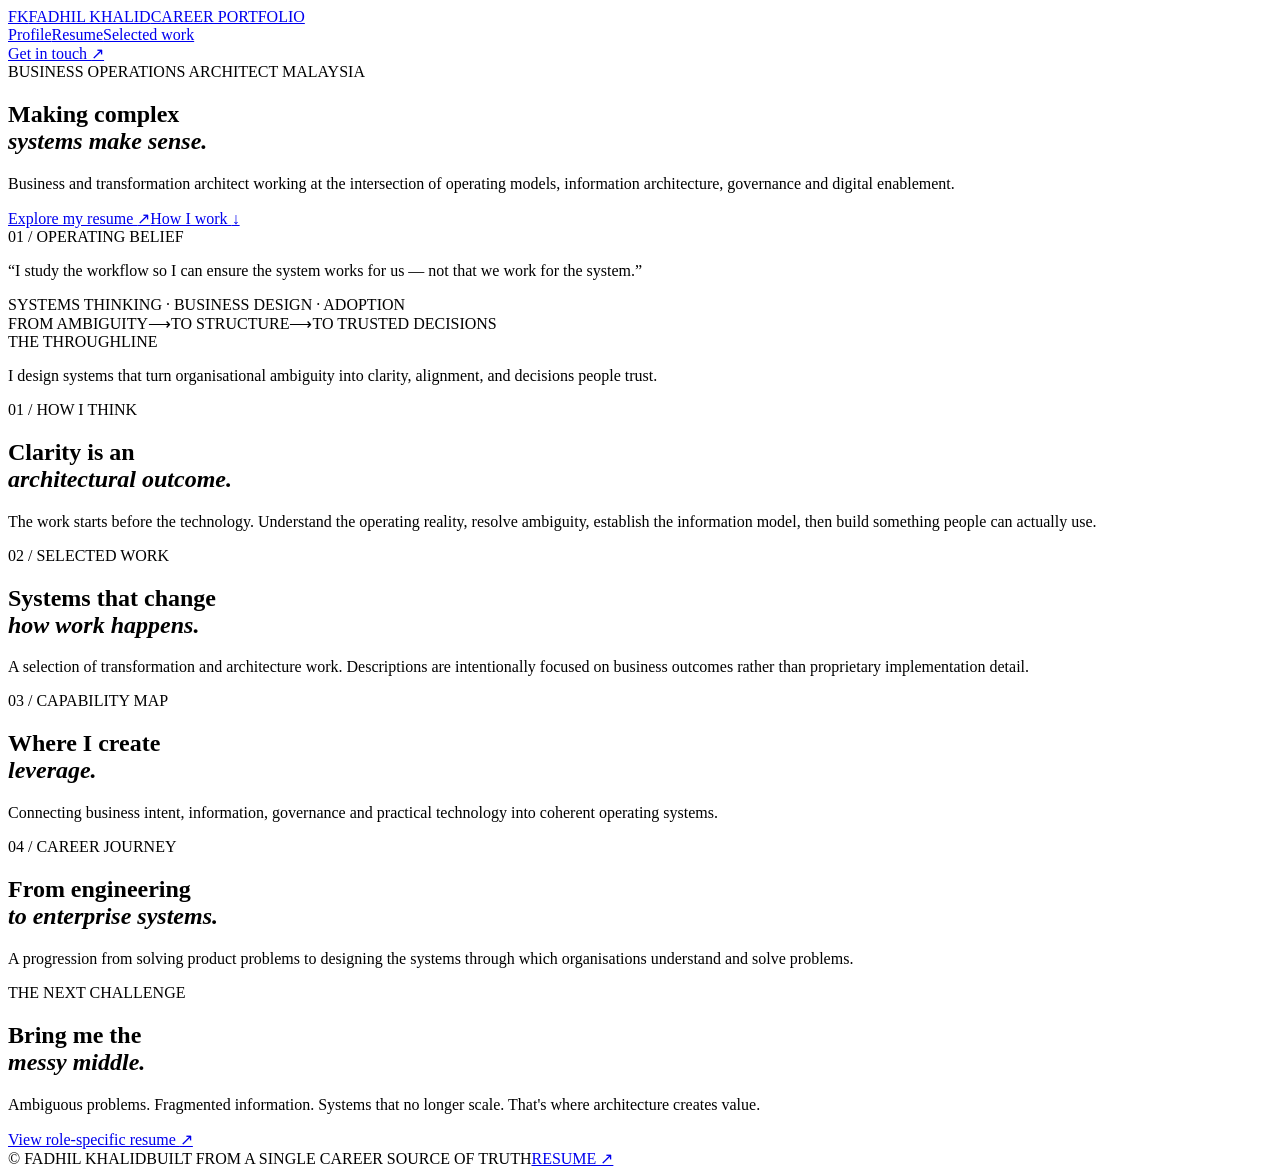
==== index.html @ 50c52dbd "Build Career Portfolio v1: index.html" ====
<!doctype html>
<html lang="en">
<head>
<meta charset="utf-8"><meta name="viewport" content="width=device-width,initial-scale=1">
<meta name="description" content="Fadhil Khalid — Business Operations Architect designing systems that turn organisational ambiguity into clarity, alignment and decisions people trust.">
<meta name="theme-color" content="#101b19">
<title>Fadhil Khalid — Systems for Clarity</title>
<link rel="preconnect" href="https://fonts.googleapis.com"><link rel="preconnect" href="https://fonts.gstatic.com" crossorigin>
<link href="https://fonts.googleapis.com/css2?family=DM+Mono:wght@400;500&family=DM+Sans:wght@400;500;600;700&family=Manrope:wght@400;500;600;700;800&display=swap" rel="stylesheet">
<link rel="stylesheet" href="assets/css/site.css">
<script defer src="assets/js/app.js"></script>
</head>
<body data-page="profile">
<header class="topbar"><a class="wordmark" href="index.html"><span class="mark">FK</span><span>FADHIL KHALID<span class="wordmark-sub">CAREER PORTFOLIO</span></span></a><nav><a class="active" href="index.html">Profile</a><a href="resume.html">Resume</a><a href="#work">Selected work</a></nav><a class="top-cta" href="mailto:">Get in touch <span>↗</span></a></header>
<main>
<section class="hero wrap">
<div class="eyebrow"><span class="pulse"></span> BUSINESS OPERATIONS ARCHITECT <span class="eyebrow-line"></span> MALAYSIA</div>
<div class="hero-grid"><div><h1>Making complex<br><em>systems make sense.</em></h1><p class="hero-lede" id="hero-summary">Business and transformation architect working at the intersection of operating models, information architecture, governance and digital enablement.</p><div class="hero-actions"><a class="button button-dark" href="resume.html">Explore my resume <span>↗</span></a><a class="text-link" href="#approach">How I work <span>↓</span></a></div></div>
<aside class="hero-note"><span class="note-index">01 / OPERATING BELIEF</span><p>“I study the workflow so I can ensure the system works for us — not that we work for the system.”</p><div class="note-rule"></div><span class="note-caption">SYSTEMS THINKING · BUSINESS DESIGN · ADOPTION</span></aside></div>
<div class="hero-foot"><span>FROM AMBIGUITY</span><span class="arrow-rule">⟶</span><span>TO STRUCTURE</span><span class="arrow-rule">⟶</span><span>TO TRUSTED DECISIONS</span></div>
</section>
<section class="intro-band"><div class="wrap intro-grid"><div class="section-kicker">THE THROUGHLINE</div><p id="master-statement">I design systems that turn organisational ambiguity into clarity, alignment, and decisions people trust.</p></div></section>
<section class="wrap section" id="approach"><div class="section-heading"><div><div class="section-kicker">01 / HOW I THINK</div><h2>Clarity is an<br><em>architectural outcome.</em></h2></div><p class="section-intro">The work starts before the technology. Understand the operating reality, resolve ambiguity, establish the information model, then build something people can actually use.</p></div>
<div class="principles" id="principles"></div></section>
<section class="work-section" id="work"><div class="wrap section"><div class="section-heading"><div><div class="section-kicker">02 / SELECTED WORK</div><h2>Systems that change<br><em>how work happens.</em></h2></div><p class="section-intro">A selection of transformation and architecture work. Descriptions are intentionally focused on business outcomes rather than proprietary implementation detail.</p></div><div class="work-grid" id="work-grid"></div></div></section>
<section class="wrap section"><div class="section-heading"><div><div class="section-kicker">03 / CAPABILITY MAP</div><h2>Where I create<br><em>leverage.</em></h2></div><p class="section-intro">Connecting business intent, information, governance and practical technology into coherent operating systems.</p></div><div class="capability-grid" id="capabilities"></div></section>
<section class="timeline-section"><div class="wrap section"><div class="section-heading"><div><div class="section-kicker">04 / CAREER JOURNEY</div><h2>From engineering<br><em>to enterprise systems.</em></h2></div><p class="section-intro">A progression from solving product problems to designing the systems through which organisations understand and solve problems.</p></div><div class="timeline" id="timeline"></div></div></section>
<section class="closing"><div class="wrap closing-inner"><div class="section-kicker">THE NEXT CHALLENGE</div><h2>Bring me the<br><em>messy middle.</em></h2><p>Ambiguous problems. Fragmented information. Systems that no longer scale. That's where architecture creates value.</p><a class="button button-light" href="resume.html">View role-specific resume <span>↗</span></a></div></section>
</main>
<footer class="footer wrap"><span>© <span id="year"></span> FADHIL KHALID</span><span>BUILT FROM A SINGLE CAREER SOURCE OF TRUTH</span><a href="resume.html">RESUME ↗</a></footer>
</body></html>
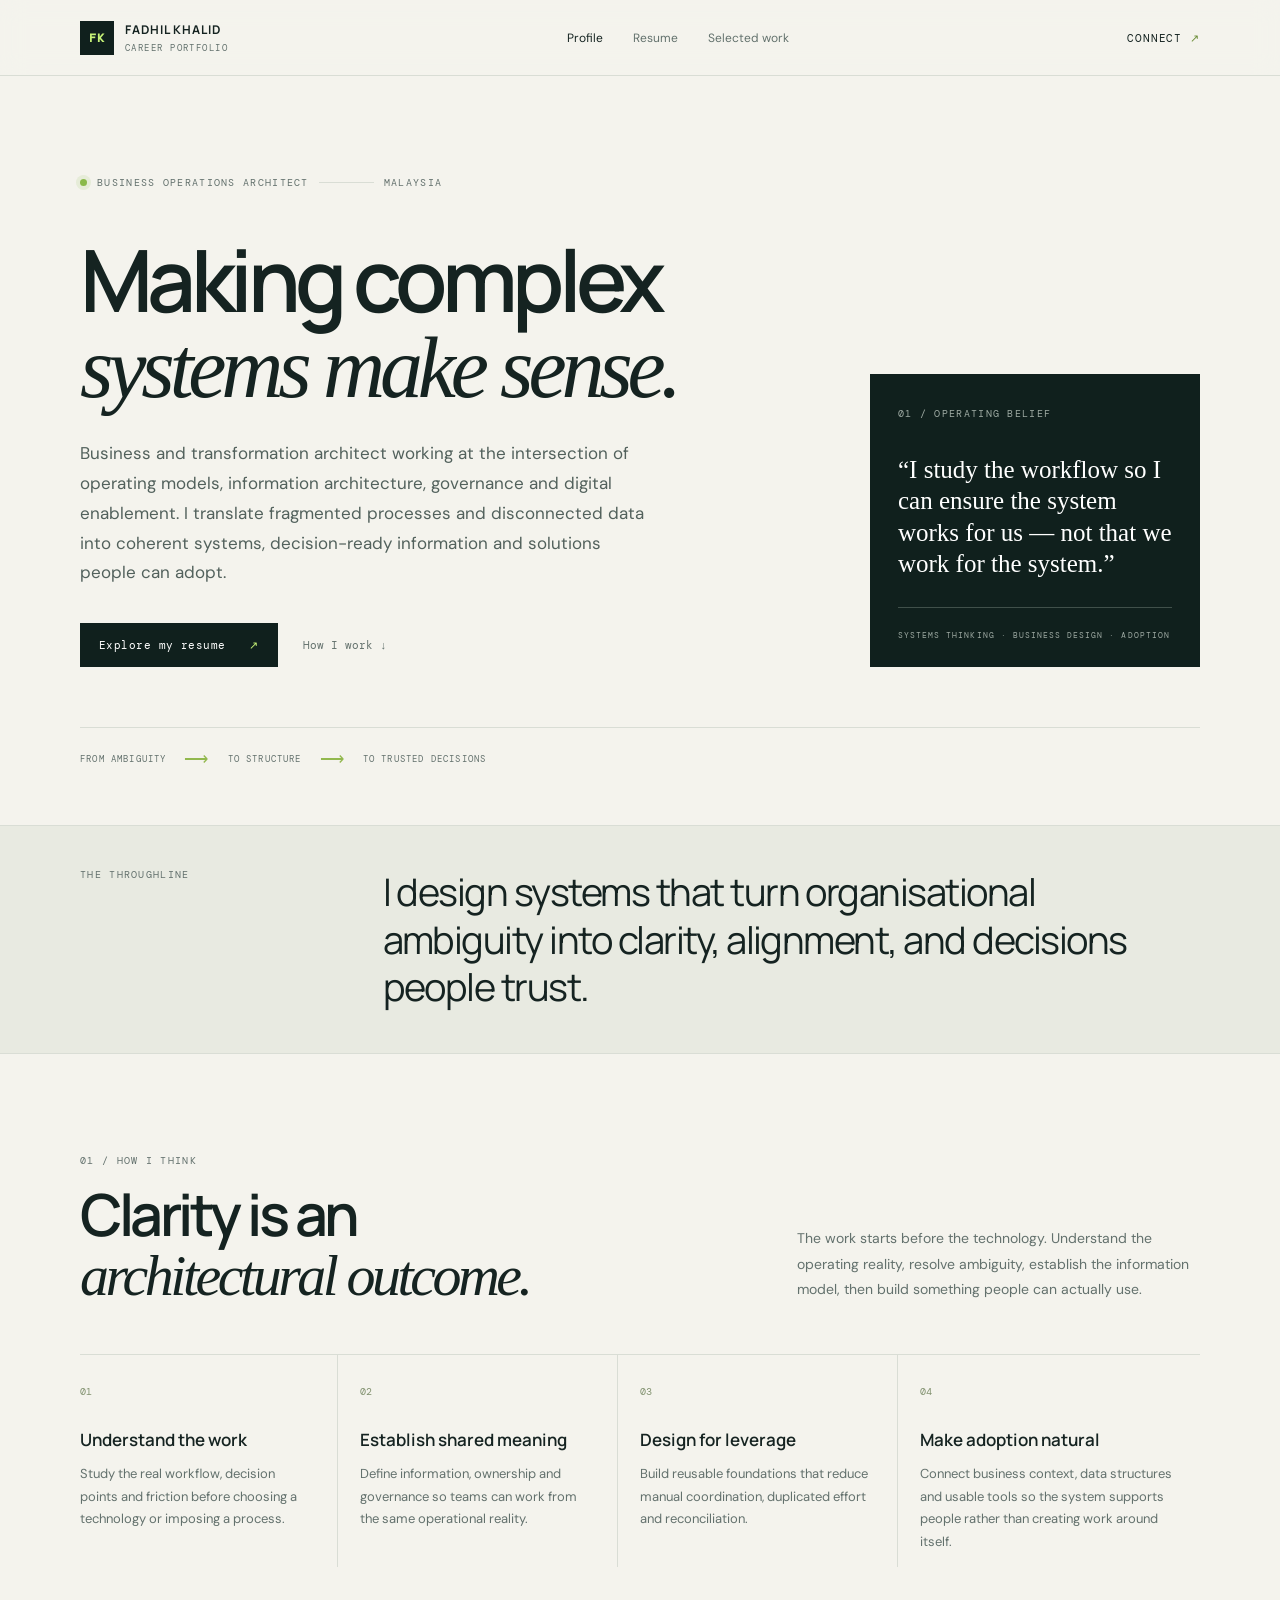
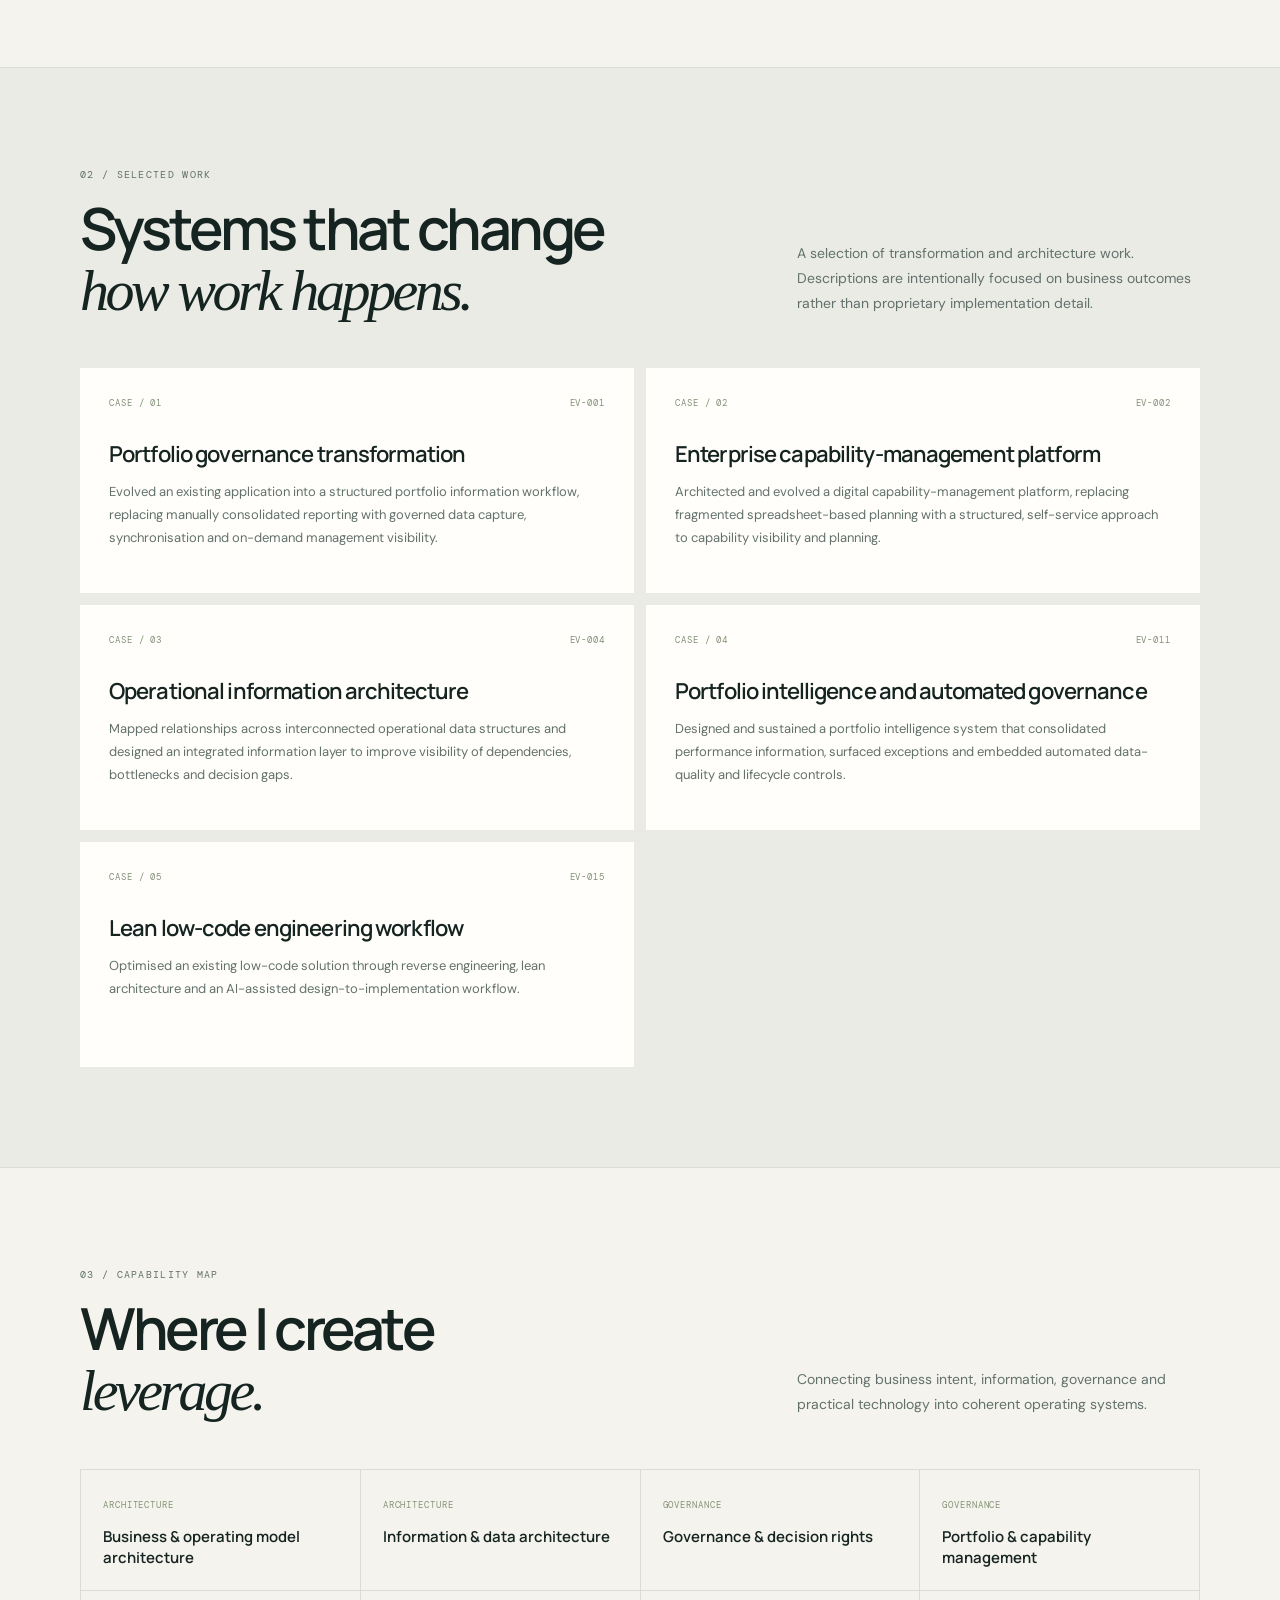
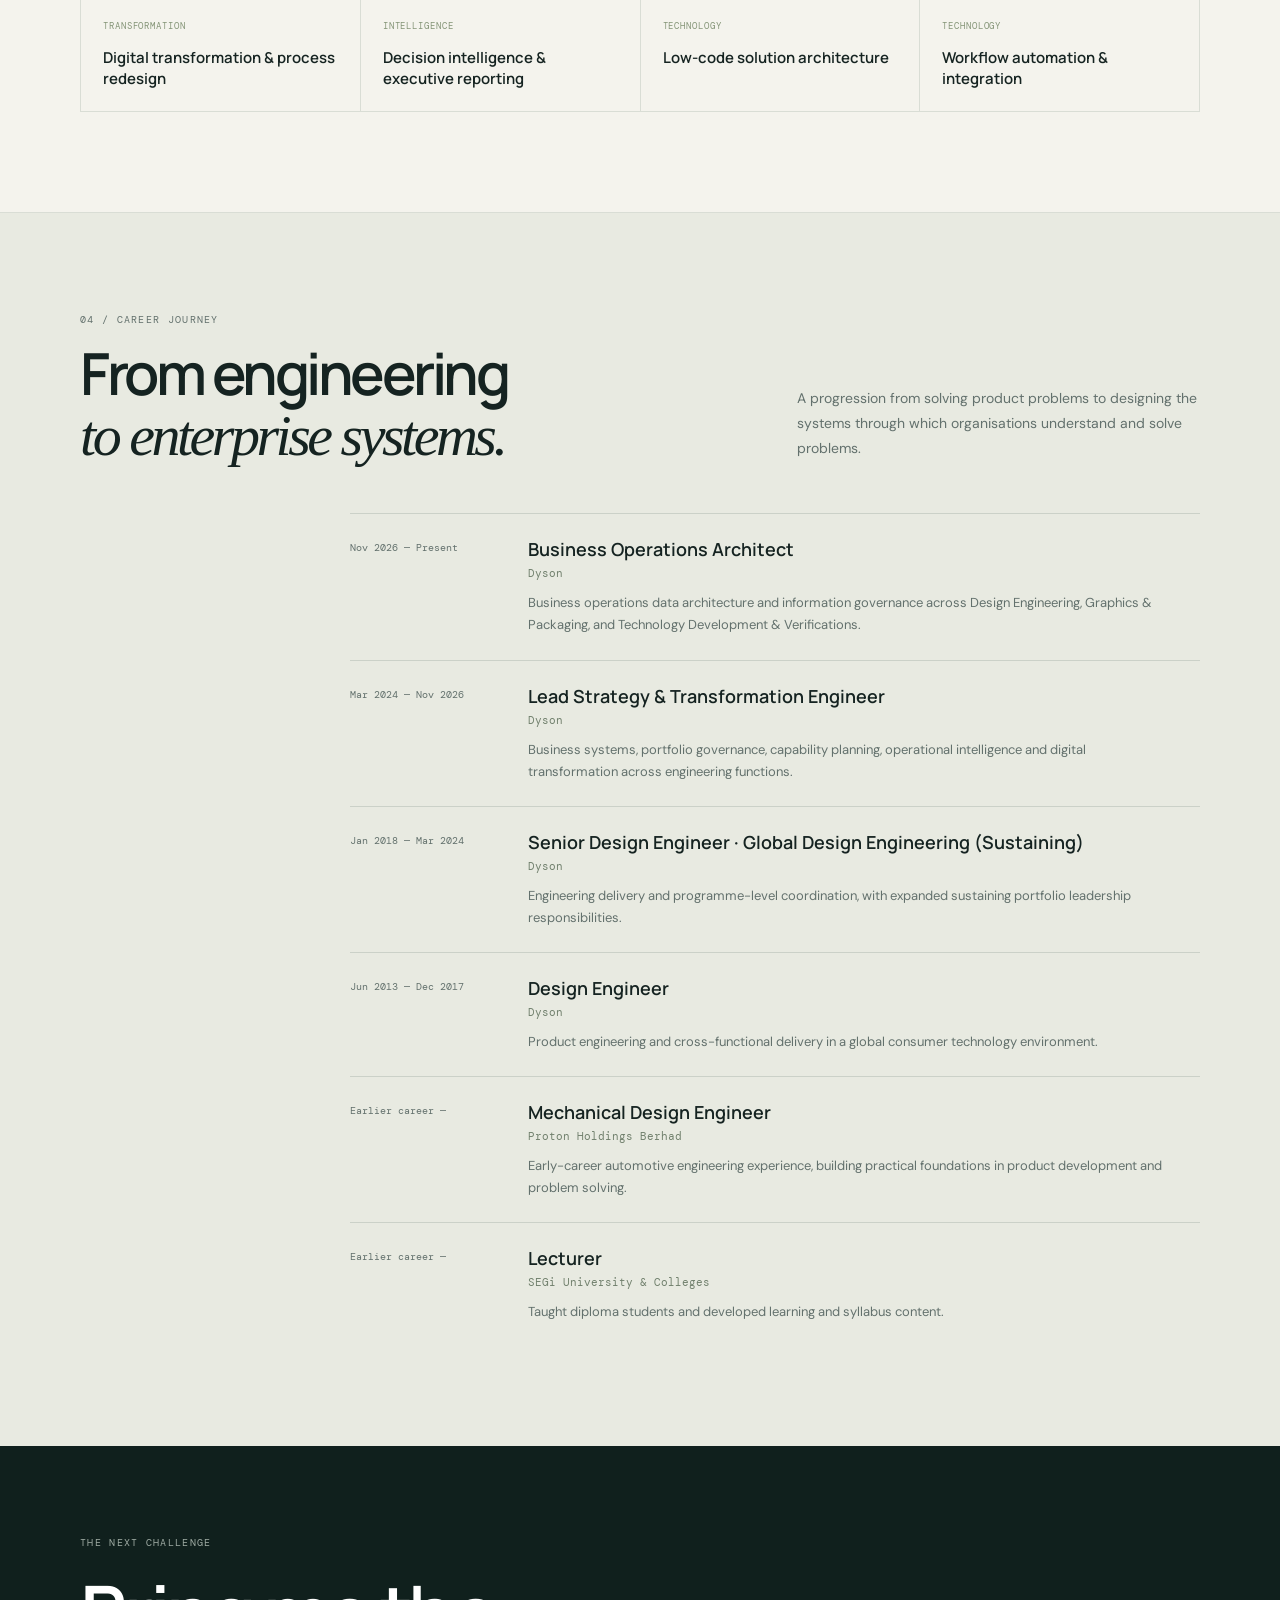
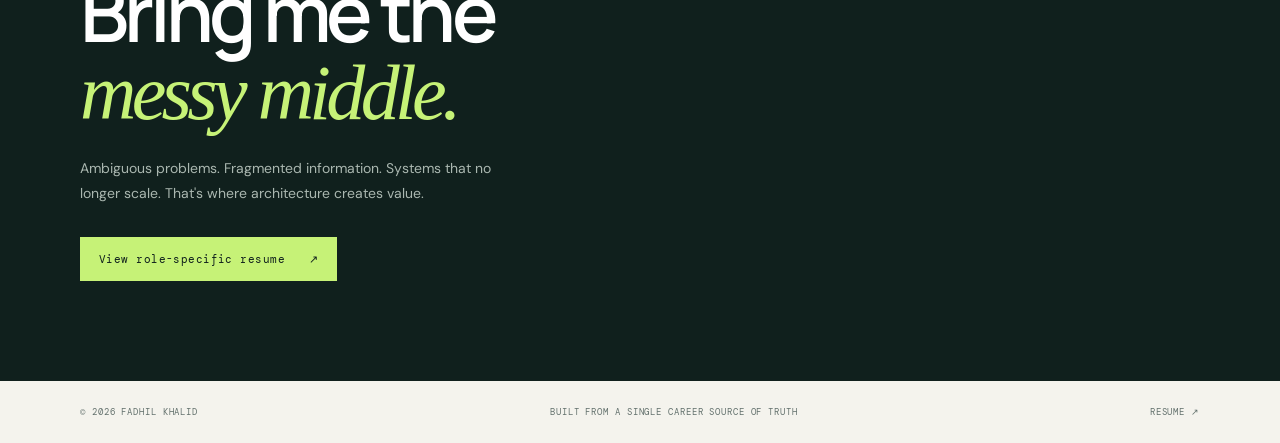
==== commit 8e8e9fbc: "Use verified public contact destination" ====
--- a/index.html
+++ b/index.html
@@ -11,7 +11,7 @@
 <script defer src="assets/js/app.js"></script>
 </head>
 <body data-page="profile">
-<header class="topbar"><a class="wordmark" href="index.html"><span class="mark">FK</span><span>FADHIL KHALID<span class="wordmark-sub">CAREER PORTFOLIO</span></span></a><nav><a class="active" href="index.html">Profile</a><a href="resume.html">Resume</a><a href="#work">Selected work</a></nav><a class="top-cta" href="mailto:">Get in touch <span>↗</span></a></header>
+<header class="topbar"><a class="wordmark" href="index.html"><span class="mark">FK</span><span>FADHIL KHALID<span class="wordmark-sub">CAREER PORTFOLIO</span></span></a><nav><a class="active" href="index.html">Profile</a><a href="resume.html">Resume</a><a href="#work">Selected work</a></nav><a class="top-cta" href="https://github.com/fadhilkhalid" target="_blank" rel="noopener">Connect <span>↗</span></a></header>
 <main>
 <section class="hero wrap">
 <div class="eyebrow"><span class="pulse"></span> BUSINESS OPERATIONS ARCHITECT <span class="eyebrow-line"></span> MALAYSIA</div>
--- a/assets/css/site.css
+++ b/assets/css/site.css
@@ -0,0 +1 @@
+ :root{--ink:#152321;--muted:#63716d;--paper:#f4f3ed;--white:#fffefa;--line:#d9ddd5;--green:#c6f277;--deep:#10201d;--serif:Georgia,'Times New Roman',serif;--sans:'DM Sans',sans-serif;--display:Manrope,sans-serif;--mono:'DM Mono',monospace}*{box-sizing:border-box}html{scroll-behavior:smooth}body{margin:0;background:var(--paper);color:var(--ink);font-family:var(--sans);-webkit-font-smoothing:antialiased}a{color:inherit;text-decoration:none}.wrap{width:min(1120px,calc(100% - 48px));margin:auto}.topbar{height:76px;display:flex;align-items:center;justify-content:space-between;padding:0 max(24px,calc((100vw - 1120px)/2));border-bottom:1px solid var(--line);background:rgba(244,243,237,.92);position:sticky;top:0;z-index:10;backdrop-filter:blur(12px)}.wordmark{display:flex;align-items:center;gap:11px;font:700 12px var(--display);letter-spacing:.08em}.mark{width:34px;height:34px;background:var(--deep);color:var(--green);display:grid;place-items:center;font:600 12px var(--mono)}.wordmark-sub{display:block;color:var(--muted);font:9px var(--mono);letter-spacing:.16em;margin-top:4px}.topbar nav{display:flex;gap:30px;font-size:12px;color:var(--muted)}.topbar nav a.active,.topbar nav a:hover{color:var(--ink)}.top-cta{font:11px var(--mono);text-transform:uppercase;letter-spacing:.08em}.top-cta span{color:#6b8c37}.hero{padding-top:100px;padding-bottom:35px}.eyebrow,.section-kicker,.note-index,.note-caption,.hero-foot,.resume-controls label,.resume-label{font:10px var(--mono);letter-spacing:.13em;color:var(--muted)}.eyebrow{display:flex;align-items:center;gap:10px}.pulse{width:7px;height:7px;border-radius:50%;background:#8ab94a;box-shadow:0 0 0 4px #8ab94a22}.eyebrow-line{height:1px;width:55px;background:var(--line)}.hero-grid{display:grid;grid-template-columns:1.35fr .65fr;gap:9%;align-items:end;padding:48px 0 60px}h1,h2,h3,p{margin-top:0}.hero h1,.resume-toolbar h1{font:600 clamp(48px,7vw,86px)/.99 var(--display);letter-spacing:-.065em;margin:0 0 28px}.hero h1 em,.section-heading h2 em,.closing h2 em,.resume-toolbar h1 em{font-family:var(--serif);font-weight:400;letter-spacing:-.06em}.hero-lede{max-width:570px;font-size:17px;line-height:1.75;color:#52615c}.hero-actions{display:flex;align-items:center;gap:25px;margin-top:35px}.button{display:inline-flex;align-items:center;justify-content:center;gap:24px;padding:15px 19px;border:0;font:11px var(--mono);letter-spacing:.04em;cursor:pointer}.button-dark{background:var(--deep);color:white}.button-dark span{color:var(--green)}.button-light{background:var(--green);color:var(--deep)}.text-link{font:11px var(--mono);color:var(--muted)}.hero-note{background:var(--deep);color:white;padding:27px 28px 24px;max-width:330px;justify-self:end}.hero-note .note-index,.hero-note .note-caption{color:#9eaaa3}.hero-note p{font:25px/1.25 var(--serif);margin:32px 0 28px}.note-rule{height:1px;background:#40504a;margin-bottom:14px}.note-caption{font-size:8px}.hero-foot{display:flex;gap:18px;align-items:center;padding:20px 0;border-top:1px solid var(--line);font-size:9px}.arrow-rule{color:#92b84e;font-size:17px}.intro-band{background:#e8eae1;border-top:1px solid var(--line);border-bottom:1px solid var(--line)}.intro-grid{display:grid;grid-template-columns:1fr 3fr;gap:30px;align-items:start;padding:42px 0}.intro-grid p{font:clamp(24px,3vw,38px)/1.25 var(--display);letter-spacing:-.04em;max-width:850px;margin:0}.section{padding-top:100px;padding-bottom:100px}.section-heading{display:grid;grid-template-columns:1.2fr .8fr;gap:10%;align-items:end;margin-bottom:48px}.section-heading h2{font:600 clamp(36px,5vw,58px)/1.03 var(--display);letter-spacing:-.06em;margin:17px 0 0}.section-intro{color:var(--muted);font-size:14px;line-height:1.8;max-width:400px;margin:0 0 4px}.principles{display:grid;grid-template-columns:repeat(4,1fr);border-top:1px solid var(--line)}.principle{padding:24px 22px 0 0;border-right:1px solid var(--line);margin-right:22px}.principle:last-child{border:0;margin:0}.principle-num{font:10px var(--mono);color:#81916f}.principle h3{font:600 17px var(--display);margin:28px 0 12px}.principle p{font-size:13px;line-height:1.75;color:var(--muted)}.work-section{background:#e9ebe4;border-top:1px solid var(--line);border-bottom:1px solid var(--line)}.work-grid{display:grid;grid-template-columns:repeat(2,1fr);gap:12px}.work-card{background:var(--white);padding:29px;min-height:225px;display:flex;flex-direction:column}.work-top{display:flex;justify-content:space-between;font:9px var(--mono);letter-spacing:.1em;color:#829078}.work-card h3{font:600 22px var(--display);letter-spacing:-.04em;margin:30px 0 12px}.work-card p{font-size:13px;line-height:1.75;color:var(--muted);margin:0}.capability-grid{display:grid;grid-template-columns:repeat(4,1fr);border-top:1px solid var(--line);border-left:1px solid var(--line)}.capability{padding:22px;border-right:1px solid var(--line);border-bottom:1px solid var(--line);min-height:100px}.capability small{font:9px var(--mono);color:#849477;text-transform:uppercase;letter-spacing:.1em}.capability p{font:600 15px/1.4 var(--display);margin:13px 0 0}.timeline-section{background:#e8eae1;border-top:1px solid var(--line)}.timeline{max-width:850px;margin-left:auto}.timeline-item{display:grid;grid-template-columns:150px 1fr;gap:28px;padding:23px 0;border-top:1px solid #cbd1c8}.timeline-date{font:10px var(--mono);color:var(--muted);padding-top:4px}.timeline-item h3{font:600 18px var(--display);margin:0 0 5px}.timeline-item .employer{font:11px var(--mono);color:#71806d}.timeline-item p{font-size:13px;line-height:1.7;color:var(--muted);margin:12px 0 0;max-width:650px}.closing{background:var(--deep);color:white}.closing-inner{padding:90px 0 100px}.closing .section-kicker{color:#9eaaa3}.closing h2{font:600 clamp(48px,7vw,78px)/.98 var(--display);letter-spacing:-.06em;margin:25px 0}.closing h2 em{color:var(--green)}.closing p{color:#aab7b0;max-width:430px;line-height:1.8;font-size:14px;margin-bottom:30px}.footer{display:flex;justify-content:space-between;padding:25px 0;font:9px var(--mono);letter-spacing:.1em;color:var(--muted)}.resume-page{padding-top:70px;padding-bottom:80px}.resume-toolbar{display:flex;justify-content:space-between;align-items:end;margin-bottom:40px}.resume-toolbar h1{font-size:54px;margin:15px 0 0}.resume-controls{display:flex;align-items:center;gap:12px;flex-wrap:wrap}.resume-controls label{width:100%}.resume-controls select{padding:13px 36px 13px 14px;border:1px solid var(--line);background:var(--white);font:12px var(--sans);min-width:220px;color:var(--ink)}.resume-sheet{background:var(--white);padding:55px 60px;box-shadow:0 18px 55px #18231b0d}.resume-head{display:flex;justify-content:space-between;gap:20px;border-bottom:2px solid var(--ink);padding-bottom:25px}.resume-head h2{font:700 34px var(--display);letter-spacing:-.05em;margin:10px 0}.resume-head p{font-size:13px;color:var(--muted);margin:0}.resume-contact{display:flex;flex-direction:column;gap:7px;text-align:right;font:11px var(--mono);color:var(--muted)}.resume-summary{display:grid;grid-template-columns:140px 1fr;gap:25px;padding:25px 0;border-bottom:1px solid var(--line)}.resume-label{font-size:9px;color:#76836f}.resume-summary p{font-size:13px;line-height:1.8;margin:0;max-width:780px}.resume-columns{display:grid;grid-template-columns:1.7fr .8fr;gap:50px;padding-top:28px}.resume-section{margin-bottom:32px}.resume-label{margin-bottom:18px}.resume-achievement{margin-bottom:21px}.resume-achievement h3{font:600 15px var(--display);margin:0 0 7px}.resume-achievement p,.resume-role p{font-size:11px;line-height:1.7;color:var(--muted);margin:0}.resume-role{margin-bottom:19px}.resume-role-head{display:flex;justify-content:space-between;gap:15px}.resume-role h3{font:600 13px var(--display);margin:0 0 4px}.resume-role .org{font:10px var(--mono);color:#71806d;margin-bottom:7px}.resume-role .dates{font:9px var(--mono);white-space:nowrap;color:var(--muted)}.resume-sidecol ul{padding-left:16px;margin:0}.resume-sidecol li{font-size:11px;line-height:1.7;margin-bottom:7px;color:#4e5b55}.resume-education h3{font:600 12px var(--display);margin:0 0 5px}.resume-education p{font-size:10px;color:var(--muted);line-height:1.6}.resume-footnote{border-top:1px solid var(--line);padding-top:14px;font:9px/1.6 var(--mono);color:#7b867f}.empty-note{font-size:12px;color:var(--muted)}@media(max-width:760px){.wrap{width:calc(100% - 36px)}.topbar{height:64px;padding:0 18px}.topbar nav{gap:14px;font-size:11px}.top-cta{display:none}.hero{padding-top:65px}.hero-grid{grid-template-columns:1fr;gap:35px;padding:35px 0}.hero-note{justify-self:start;max-width:100%}.hero h1{font-size:55px}.hero-foot{gap:9px;font-size:7px;flex-wrap:wrap}.intro-grid,.section-heading{grid-template-columns:1fr;gap:20px}.section{padding:70px 0}.principles{grid-template-columns:repeat(2,1fr);row-gap:28px}.principle:nth-child(2){border-right:0}.work-grid{grid-template-columns:1fr}.capability-grid{grid-template-columns:repeat(2,1fr)}.timeline{margin:0}.timeline-item{grid-template-columns:95px 1fr;gap:15px}.closing-inner{padding:70px 0}.footer{gap:12px;flex-wrap:wrap;font-size:8px}.resume-page{padding-top:45px}.resume-toolbar{display:block}.resume-toolbar h1{font-size:45px;margin-bottom:28px}.resume-controls{display:grid;grid-template-columns:1fr}.resume-controls label{grid-column:1}.resume-controls select,.resume-controls button{width:100%}.resume-sheet{padding:27px 22px}.resume-head{display:block}.resume-contact{text-align:left;margin-top:16px}.resume-summary{grid-template-columns:1fr;gap:12px}.resume-columns{grid-template-columns:1fr;gap:15px}.resume-role-head{display:block}.resume-role .dates{display:block;margin-bottom:7px}}@media print{body{background:white}.topbar,.resume-toolbar,.footer{display:none!important}.wrap{width:100%;max-width:none}.resume-page{padding:0}.resume-sheet{box-shadow:none;padding:0}.resume-head h2{font-size:28px}.resume-columns{gap:30px}.resume-achievement,.resume-role{break-inside:avoid}@page{size:A4;margin:14mm}}
